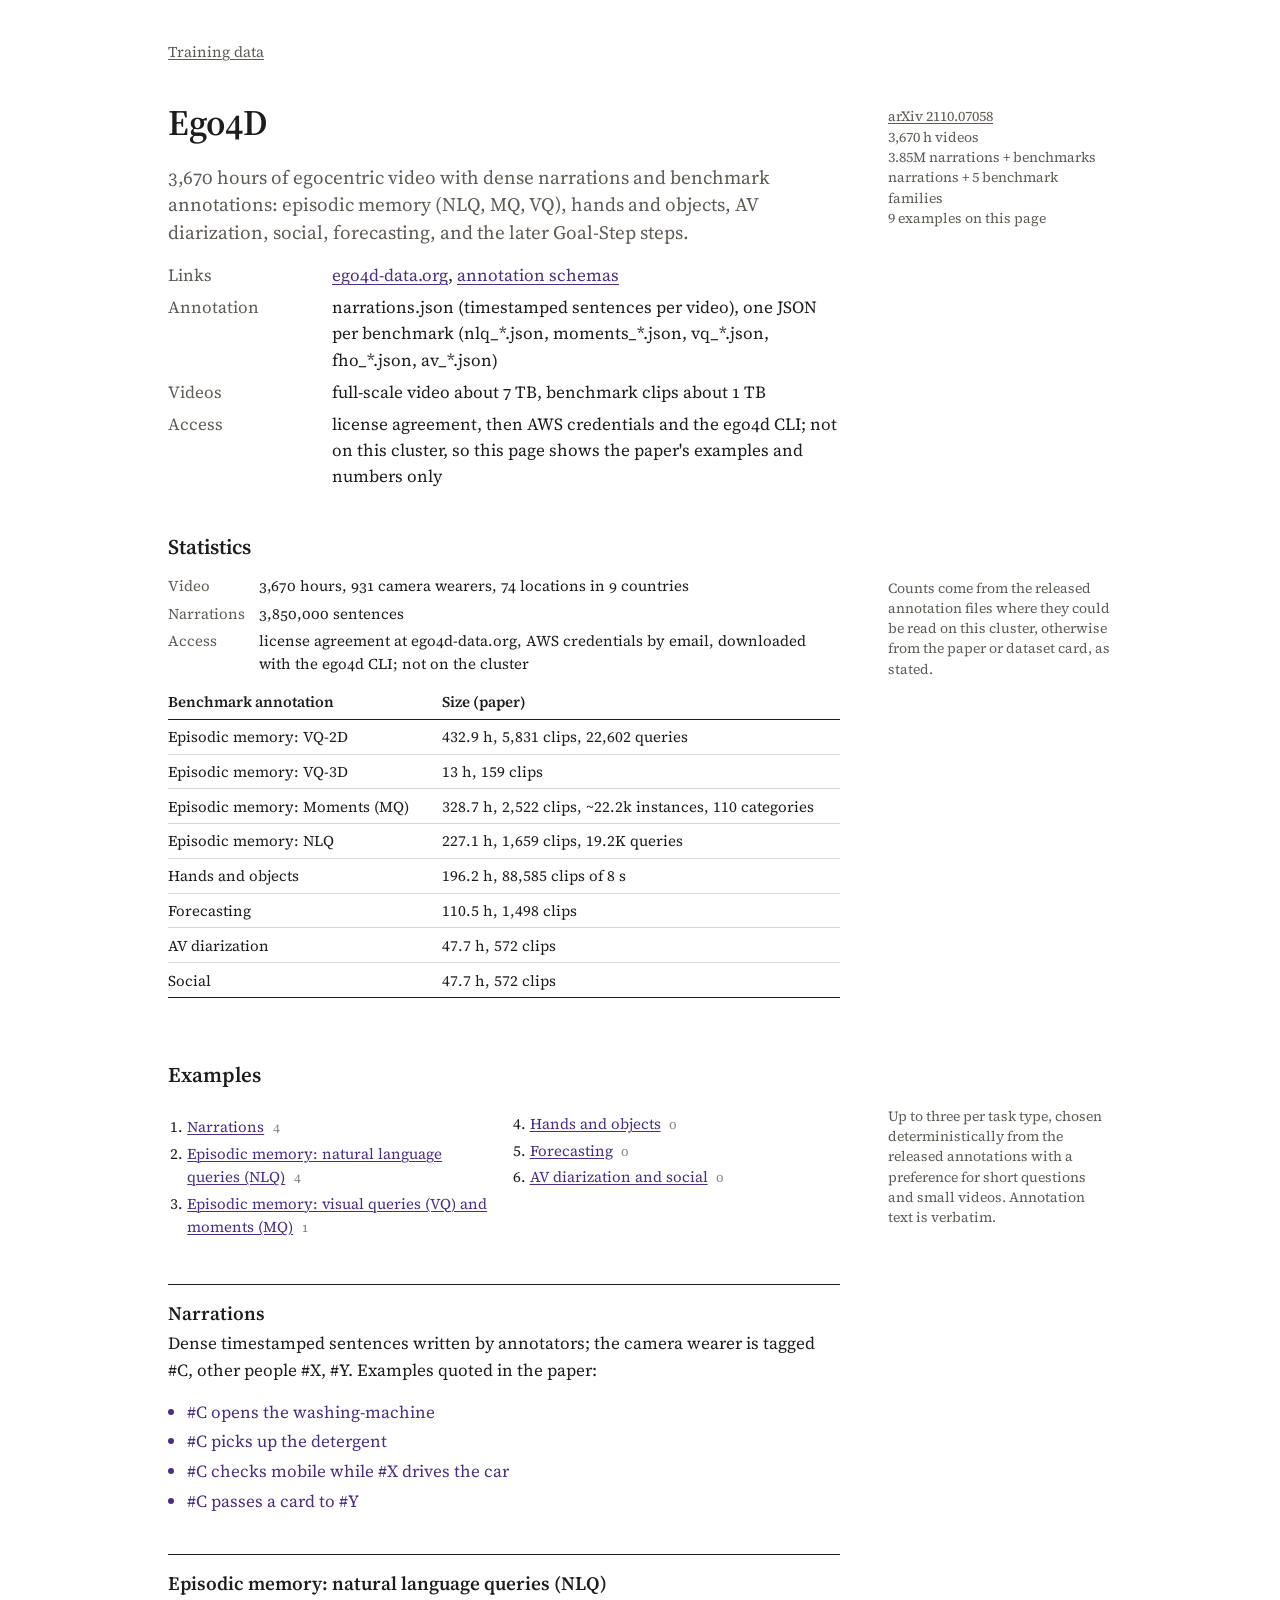
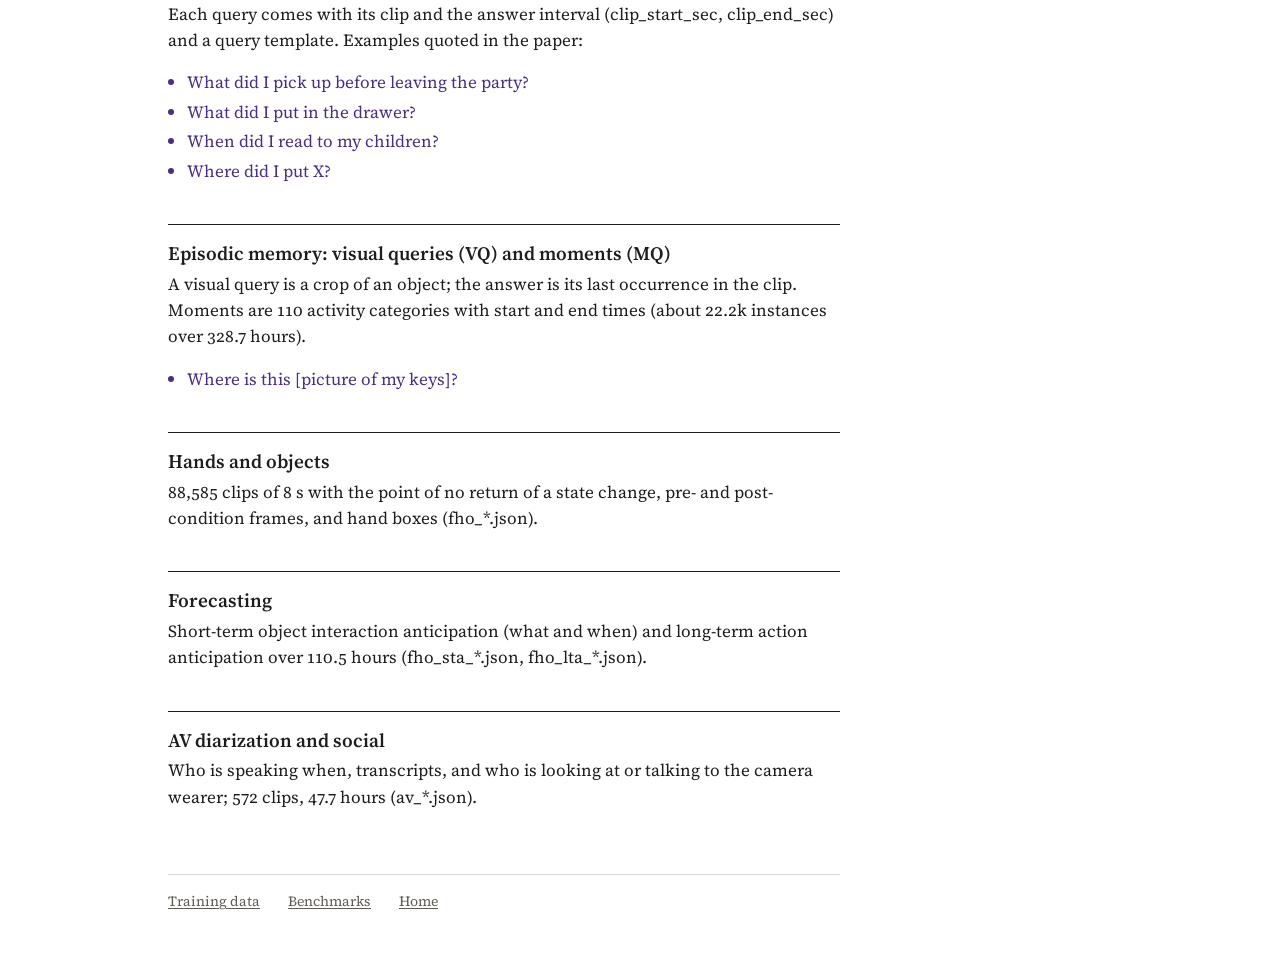
==== ego4d/index.html @ 8e3c483f "Training data: one page per dataset, three examples per annotation type Co-Authored-By: Claude Fable" ====
<!DOCTYPE html><html lang="en"><head><meta charset="UTF-8"><meta name="viewport" content="width=device-width, initial-scale=1"><title>Ego4D</title><link rel="preconnect" href="https://fonts.googleapis.com"><link rel="preconnect" href="https://fonts.gstatic.com" crossorigin><link href="https://fonts.googleapis.com/css2?family=Source+Serif+4:ital,opsz,wght@0,8..60,400..700;1,8..60,400..700&display=swap" rel="stylesheet"><link rel="stylesheet" href="../style.css"><link rel="stylesheet" href="../collection.css"></head><body><main class="page">
  <nav class="crumb"><a href="../">Training data</a></nav>
  <header class="exp-header">
    <aside class="note"><span><a href="https://arxiv.org/abs/2110.07058">arXiv 2110.07058</a></span><span>3,670 h videos</span><span>3.85M narrations + benchmarks</span><span>narrations + 5 benchmark families</span><span>9 examples on this page</span></aside>
    <h1>Ego4D</h1>
    <p class="lead">3,670 hours of egocentric video with dense narrations and benchmark annotations: episodic memory (NLQ, MQ, VQ), hands and objects, AV diarization, social, forecasting, and the later Goal-Step steps.</p>
  </header>
  <dl class="facts"><dt>Links</dt><dd><a href="https://ego4d-data.org/">ego4d-data.org</a>, <a href="https://ego4d-data.org/docs/data/annotations-schemas/">annotation schemas</a></dd><dt>Annotation</dt><dd>narrations.json (timestamped sentences per video), one JSON per benchmark (nlq_*.json, moments_*.json, vq_*.json, fho_*.json, av_*.json)</dd><dt>Videos</dt><dd>full-scale video about 7 TB, benchmark clips about 1 TB</dd><dt>Access</dt><dd>license agreement, then AWS credentials and the ego4d CLI; not on this cluster, so this page shows the paper&#x27;s examples and numbers only</dd></dl>
  <section class="exp-section"><h2 id="statistics">Statistics</h2>
    <aside class="note">Counts come from the released annotation files where they could be read on this cluster, otherwise from the paper or dataset card, as stated.</aside>
    <dl class="kv"><dt>Video</dt><dd>3,670 hours, 931 camera wearers, 74 locations in 9 countries</dd><dt>Narrations</dt><dd>3,850,000 sentences</dd><dt>Access</dt><dd>license agreement at ego4d-data.org, AWS credentials by email, downloaded with the ego4d CLI; not on the cluster</dd></dl><div class="table-wrap"><table class="results"><thead><tr><th>Benchmark annotation</th><th>Size (paper)</th></tr></thead><tbody><tr><td>Episodic memory: VQ-2D</td><td>432.9 h, 5,831 clips, 22,602 queries</td></tr><tr><td>Episodic memory: VQ-3D</td><td>13 h, 159 clips</td></tr><tr><td>Episodic memory: Moments (MQ)</td><td>328.7 h, 2,522 clips, ~22.2k instances, 110 categories</td></tr><tr><td>Episodic memory: NLQ</td><td>227.1 h, 1,659 clips, 19.2K queries</td></tr><tr><td>Hands and objects</td><td>196.2 h, 88,585 clips of 8 s</td></tr><tr><td>Forecasting</td><td>110.5 h, 1,498 clips</td></tr><tr><td>AV diarization</td><td>47.7 h, 572 clips</td></tr><tr><td>Social</td><td>47.7 h, 572 clips</td></tr></tbody></table></div></section>
  <section class="exp-section"><h2 id="examples">Examples</h2>
    <aside class="note">Up to three per task type, chosen deterministically from the released annotations with a preference for short questions and small videos. Annotation text is verbatim.</aside>
    <ol class="contents"><li><a href="#narrations">Narrations</a> <span class="n">4</span></li><li><a href="#episodic-memory-natural-language-queries-nlq">Episodic memory: natural language queries (NLQ)</a> <span class="n">4</span></li><li><a href="#episodic-memory-visual-queries-vq-and-moments-mq">Episodic memory: visual queries (VQ) and moments (MQ)</a> <span class="n">1</span></li><li><a href="#hands-and-objects">Hands and objects</a> <span class="n">0</span></li><li><a href="#forecasting">Forecasting</a> <span class="n">0</span></li><li><a href="#av-diarization-and-social">AV diarization and social</a> <span class="n">0</span></li></ol></section>
  <section class="exp-section group"><h3 id="narrations">Narrations</h3><p>Dense timestamped sentences written by annotators; the camera wearer is tagged #C, other people #X, #Y. Examples quoted in the paper:</p><ul class="quotes"><li>#C opens the washing-machine</li><li>#C picks up the detergent</li><li>#C checks mobile while #X drives the car</li><li>#C passes a card to #Y</li></ul></section><section class="exp-section group"><h3 id="episodic-memory-natural-language-queries-nlq">Episodic memory: natural language queries (NLQ)</h3><p>Each query comes with its clip and the answer interval (clip_start_sec, clip_end_sec) and a query template. Examples quoted in the paper:</p><ul class="quotes"><li>What did I pick up before leaving the party?</li><li>What did I put in the drawer?</li><li>When did I read to my children?</li><li>Where did I put X?</li></ul></section><section class="exp-section group"><h3 id="episodic-memory-visual-queries-vq-and-moments-mq">Episodic memory: visual queries (VQ) and moments (MQ)</h3><p>A visual query is a crop of an object; the answer is its last occurrence in the clip. Moments are 110 activity categories with start and end times (about 22.2k instances over 328.7 hours).</p><ul class="quotes"><li>Where is this [picture of my keys]?</li></ul></section><section class="exp-section group"><h3 id="hands-and-objects">Hands and objects</h3><p>88,585 clips of 8 s with the point of no return of a state change, pre- and post-condition frames, and hand boxes (fho_*.json).</p></section><section class="exp-section group"><h3 id="forecasting">Forecasting</h3><p>Short-term object interaction anticipation (what and when) and long-term action anticipation over 110.5 hours (fho_sta_*.json, fho_lta_*.json).</p></section><section class="exp-section group"><h3 id="av-diarization-and-social">AV diarization and social</h3><p>Who is speaking when, transcripts, and who is looking at or talking to the camera wearer; 572 clips, 47.7 hours (av_*.json).</p></section>
<footer class="page-footer"><a href=".././">Training data</a><a href="https://jxb1st.github.io/benchmark-collection/">Benchmarks</a><a href="https://jxb1st.github.io/">Home</a></footer></main></body></html>
---- style.css ----
/* Interactive Model Experiments: shared stylesheet for the panel index and every experiment page.
   The experiment template carries an identical copy; check_page.py enforces that.
   Design notes live in the publish-panel skill (design.md). One serif family, white paper,
   one accent, and a right-hand margin column for dates, status and qualifications. */

:root {
  --paper: #ffffff;
  --ink: #1f1d1b;
  --ink-2: #5f5b55;
  --ink-3: #8b867e;
  --rule: #dad7d0;
  --field: #f3f2ee;
  --accent: #4b2e83;
  --accent-soft: #ece7f4;
  --fail: #9a3b2e;

  --serif: "Source Serif 4", Georgia, "Times New Roman", serif;
  --mono: ui-monospace, "SF Mono", Menlo, Consolas, "Liberation Mono", monospace;

  --measure: 42rem;   /* main column: about 66 characters at 17 px */
  --margin: 14rem;    /* margin column for notes */
  --gap: 3rem;
}

/* ---------- page ---------- */

html { background: var(--paper); -webkit-text-size-adjust: 100%; }

body {
  margin: 0;
  background: var(--paper);
  color: var(--ink);
  font-family: var(--serif);
  font-size: 1.0625rem;
  line-height: 1.55;
  font-variant-numeric: oldstyle-nums proportional-nums;
  font-optical-sizing: auto;
}

.page {
  box-sizing: content-box;
  max-width: var(--measure);
  margin: 0 auto;
  padding: 2.5rem 1rem 4rem;
}

/* Wide screens: reserve the margin column on the right. */
@media (min-width: 62rem) {
  .page { padding-right: calc(1rem + var(--margin) + var(--gap)); }
}

::selection { background: var(--accent-soft); }

:focus-visible { outline: 2px solid var(--accent); outline-offset: 2px; }

a {
  color: var(--accent);
  text-decoration: underline;
  text-decoration-thickness: 1px;
  text-underline-offset: 0.15em;
}

p { margin: 0 0 1rem; }
ul, ol { margin: 0 0 1rem; padding-left: 1.4rem; }
li { margin: 0.2rem 0; }
strong { font-weight: 600; }
hr { border: 0; border-top: 1px solid var(--rule); margin: 2.5rem 0; }

/* ---------- header ---------- */

.crumb { font-size: 0.9375rem; margin: 0 0 2.5rem; }
.crumb a { color: var(--ink-2); }
.crumb a:hover { color: var(--accent); }

h1 {
  font-size: 2.25rem;
  line-height: 1.12;
  font-weight: 600;
  letter-spacing: -0.01em;
  margin: 0 0 1.25rem;
  text-wrap: balance;
}

/* The finding: the one paragraph a reader must not miss. Identical to the manifest summary. */
.exp-summary {
  font-size: 1.5rem;
  line-height: 1.38;
  color: var(--accent);
  margin: 0 0 2.5rem;
  text-wrap: pretty;
}

/* Plain lead paragraph for the index (not a finding). */
.lead { font-size: 1.1875rem; line-height: 1.45; color: var(--ink-2); margin: 0 0 1rem; }

/* ---------- margin notes ---------- */

/* A note qualifies the element it follows in the source: a denominator, "metric adapted",
   the date and status of the experiment. On wide screens it floats into the margin column. */
.note {
  font-size: 0.875rem;
  line-height: 1.45;
  color: var(--ink-2);
  font-variant-numeric: tabular-nums;
}
.note p { margin: 0 0 0.4rem; }
.note > span, .note > time { display: block; }

@media (min-width: 62rem) {
  .note {
    float: right;
    clear: right;
    width: var(--margin);
    margin: 0.2rem calc(-1 * (var(--margin) + var(--gap))) 1rem 0;
  }
}
@media (max-width: 61.99rem) {
  .note {
    margin: 0.5rem 0 1.25rem;
    padding-left: 0.75rem;
    border-left: 2px solid var(--rule);
  }
  /* Phones: title first, then the status block, then the finding. */
  .exp-header { display: flex; flex-direction: column; }
  .exp-header h1 { order: 0; margin-bottom: 0.9rem; }
  .exp-header .note { order: 1; margin: 0 0 1.25rem; }
  .exp-header .exp-summary { order: 2; }
}

/* ---------- status ---------- */

.status { white-space: nowrap; }
.status::before {
  content: "";
  display: inline-block;
  width: 0.6em;
  height: 0.6em;
  border-radius: 50%;
  border: 1.5px solid var(--accent);
  background: var(--accent);
  margin-right: 0.45em;
  vertical-align: 0.02em;
}
.status.in-progress::before { background: linear-gradient(90deg, var(--accent) 50%, transparent 50%); }
.status.planned::before { background: transparent; border-color: var(--ink-3); }
.status.failed { color: var(--fail); }
.status.failed::before {
  content: "\00d7";
  width: auto;
  height: auto;
  border: 0;
  background: none;
  border-radius: 0;
  font-weight: 600;
  line-height: 1;
}

/* ---------- sections ---------- */

.exp-section { margin: 0 0 1rem; }
.exp-section::after { content: ""; display: block; clear: both; }

h2 {
  font-size: 1.3125rem;
  line-height: 1.25;
  font-weight: 600;
  margin: 2.75rem 0 0.9rem;
  clear: both;
}
h3 {
  font-size: 1.0625rem;
  line-height: 1.35;
  font-weight: 600;
  margin: 1.75rem 0 0.5rem;
}

/* Elements that may use the margin column too (figures, wide tables). */
@media (min-width: 62rem) {
  .wide { width: calc(100% + var(--margin) + var(--gap)); clear: both; }
}

/* ---------- facts (setup) ---------- */

dl.facts {
  display: grid;
  grid-template-columns: 9rem minmax(0, 1fr);
  column-gap: 1.25rem;
  row-gap: 0.35rem;
  margin: 0 0 1.25rem;
}
dl.facts dt { color: var(--ink-2); }
dl.facts dd { margin: 0; }
@media (max-width: 40rem) {
  dl.facts { grid-template-columns: 1fr; row-gap: 0; }
  dl.facts dt { margin-top: 0.5rem; font-size: 0.9375rem; }
}

/* ---------- prompts and code ---------- */

pre, code, kbd, samp { font-family: var(--mono); }

pre {
  margin: 0;
  font-size: 0.8125rem;
  line-height: 1.5;
  white-space: pre-wrap;
  overflow-wrap: anywhere;
  font-variant-numeric: normal;
}

code { font-size: 0.875em; background: var(--field); padding: 0.05em 0.3em; border-radius: 2px; }
pre code { background: none; padding: 0; font-size: inherit; }

.prompt, pre.code {
  background: var(--field);
  border-radius: 3px;
  padding: 0.7rem 0.95rem;
  margin: 0 0 0.75rem;
}
pre.code { padding: 0.8rem 0.95rem; margin-bottom: 1.25rem; }

.prompt > summary, .prompt-head {
  font-size: 0.9375rem;
  font-weight: 600;
  cursor: pointer;
  list-style: none;
}
.prompt > summary::-webkit-details-marker { display: none; }
.prompt > summary::before { content: "\25B8"; display: inline-block; width: 1em; color: var(--ink-3); }
.prompt[open] > summary::before { content: "\25BE"; }
.prompt-head { cursor: default; margin-bottom: 0.5rem; }
.prompt-note { font-weight: 400; color: var(--ink-2); }
.prompt > summary + pre, .prompt > summary + .prompt-body { margin-top: 0.6rem; }
.prompt.response { background: var(--accent-soft); }

details.expand { margin: 0 0 1rem; }
details.expand > summary { cursor: pointer; font-weight: 600; font-size: 0.9375rem; }
details.expand > .expand-body { margin-top: 0.5rem; }

/* ---------- tables ---------- */

.table-wrap { overflow-x: auto; margin: 0 0 1.25rem; }

table.results {
  width: 100%;
  border-collapse: collapse;
  font-size: 0.9375rem;
  line-height: 1.4;
  font-variant-numeric: lining-nums tabular-nums;
}
table.results caption {
  text-align: left;
  font-weight: 600;
  padding: 0 0 0.5rem;
}
table.results th, table.results td {
  padding: 0.4rem 0.9rem 0.4rem 0;
  text-align: left;
  vertical-align: top;
}
table.results th:last-child, table.results td:last-child { padding-right: 0; }
table.results thead th { font-weight: 600; border-bottom: 1px solid var(--ink); }
table.results tbody td { border-bottom: 1px solid var(--rule); }
table.results tbody tr:last-child td { border-bottom: 1px solid var(--ink); }
table.results .num { text-align: right; }
table.results .best { font-weight: 600; }
table.results .sub td { color: var(--ink-2); }

/* ---------- figures and media ---------- */

figure.fig { margin: 0.5rem 0 1.75rem; }
figure.fig img, figure.fig video {
  display: block;
  width: 100%;
  height: auto;
  background: var(--field);
}
figure.fig figcaption {
  font-size: 0.875rem;
  line-height: 1.45;
  color: var(--ink-2);
  margin-top: 0.55rem;
}
figure.fig figcaption strong { color: var(--ink); }
figure.wide figcaption { max-width: var(--measure); }

.media-grid {
  display: grid;
  grid-template-columns: repeat(auto-fit, minmax(15rem, 1fr));
  gap: 1.25rem;
  margin: 0.5rem 0 1.75rem;
}
.media-grid figure.fig { margin: 0; }

/* ---------- side-by-side comparison ---------- */

.compare { margin: 0.5rem 0 2rem; border-top: 1px solid var(--ink); padding-top: 0.75rem; }
.compare-head { font-weight: 600; margin-bottom: 0.75rem; }
.compare-input { margin-bottom: 1rem; }
.compare-input video, .compare-input img { display: block; width: 100%; height: auto; background: var(--field); }
.compare-grid {
  display: grid;
  grid-template-columns: repeat(auto-fit, minmax(13rem, 1fr));
  gap: 1rem 1.5rem;
}
.compare .label {
  display: block;
  font-size: 0.875rem;
  color: var(--ink-2);
  margin-bottom: 0.3rem;
}
.compare-cell.reference { border-left: 2px solid var(--rule); padding-left: 0.75rem; }
.compare-obs { margin-top: 1rem; font-size: 0.9375rem; }
.verdict.ok { color: var(--accent); }
.verdict.bad { color: var(--fail); }

/* ---------- cases ---------- */

ul.cases { list-style: none; padding: 0; margin: 0.5rem 0 1.5rem; }
.case { padding-left: 0.9rem; border-left: 2px solid var(--accent); margin: 0 0 1.25rem; }
.case.failure { border-left-color: var(--fail); }
.case-title { font-weight: 600; margin-bottom: 0.25rem; }
.case p { margin-bottom: 0.5rem; }
.case .output {
  font-family: var(--mono);
  font-size: 0.8125rem;
  line-height: 1.5;
  white-space: pre-wrap;
  overflow-wrap: anywhere;
  background: var(--field);
  border-radius: 3px;
  padding: 0.6rem 0.8rem;
}

/* ---------- index entries (panel) ---------- */

ol.entries { list-style: none; padding: 0; margin: 2rem 0 0; }
.entry { padding: 1.6rem 0 1.9rem; border-top: 1px solid var(--rule); }
.entry::after { content: ""; display: block; clear: both; }
.entry h2 { font-size: 1.5rem; margin: 0 0 0.55rem; text-wrap: balance; clear: none; }
.entry h2 a { color: var(--ink); text-decoration: none; }
.entry h2 a:hover { color: var(--accent); text-decoration: underline; }
.entry p { margin: 0 0 0.5rem; }
.entry-stats { font-size: 0.9375rem; color: var(--ink-2); }
.entry .note .tags { color: var(--ink-3); margin-top: 0.35rem; }

.empty-state, .error-state {
  margin: 2rem 0;
  padding-top: 1rem;
  border-top: 1px solid var(--rule);
  color: var(--ink-2);
}
.error-state strong, .empty-state strong { display: block; color: var(--ink); margin-bottom: 0.25rem; }

/* ---------- footer ---------- */

.page-footer {
  clear: both;
  margin-top: 4rem;
  padding-top: 1rem;
  border-top: 1px solid var(--rule);
  font-size: 0.875rem;
  color: var(--ink-2);
  display: flex;
  flex-wrap: wrap;
  gap: 0.5rem 1.75rem;
}
.page-footer a { color: var(--ink-2); }
.page-footer a:hover { color: var(--accent); }

/* ---------- small screens ---------- */

@media (max-width: 40rem) {
  body { font-size: 1rem; }
  .page { padding: 1.5rem 1rem 3rem; }
  h1 { font-size: 1.75rem; }
  .exp-summary { font-size: 1.25rem; margin-bottom: 1.75rem; }
  .lead { font-size: 1.0625rem; }
  h2 { font-size: 1.1875rem; margin-top: 2.25rem; }
  .entry h2 { font-size: 1.25rem; }
}

@media print {
  .crumb, .page-footer { display: none; }
  .page { padding: 0; max-width: none; }
  a { color: inherit; text-decoration: none; }
}
---- collection.css ----
/* Components of the collection page, on top of the shared style.css. */

.contents { columns: 2; column-gap: 2rem; padding-left: 1.2rem; margin: 1.5rem 0 0; font-size: 0.9375rem; }
.contents li { break-inside: avoid; }
@media (max-width: 40rem) { .contents { columns: 1; } }

.exp-section > h3 { margin-top: 2rem; }

/* key: value lists inside a sample */
dl.kv { display: grid; grid-template-columns: max-content minmax(0, 1fr); column-gap: 0.9rem; row-gap: 0.25rem; margin: 0 0 0.6rem; font-size: 0.9375rem; }
dl.kv dt { color: var(--ink-2); }
dl.kv dd { margin: 0; overflow-wrap: anywhere; }
dl.kv ul { margin: 0; padding-left: 1.1rem; }

/* answer options; the correct one is marked */
ol.opts { list-style: none; padding: 0; margin: 0.2rem 0 0.6rem; font-size: 0.9375rem; }
ol.opts li { padding: 0.1rem 0 0.1rem 0.6rem; border-left: 2px solid transparent; }
ol.opts li.ans { border-left-color: var(--accent); font-weight: 600; }
ol.opts li.ans::after { content: " correct"; font-weight: 400; color: var(--accent); font-size: 0.875rem; }

/* timed sequences (sequential QA, proactive counts, chapters) */
ol.seq { list-style: none; padding: 0; margin: 0.2rem 0 0.6rem; font-size: 0.9375rem; }
ol.seq li { display: grid; grid-template-columns: 4.2rem minmax(0, 1fr); column-gap: 0.6rem; padding: 0.12rem 0; border-top: 1px solid var(--rule); }
ol.seq li:first-child { border-top: 0; }
ol.seq .t { color: var(--ink-2); font-variant-numeric: tabular-nums; }
ol.seq .a { color: var(--accent); }
dl.kv ol.seq { margin: 0; }

/* conversation turns (LLaVA-Video) */
.conv { font-size: 0.9375rem; }
.turn { margin: 0 0 0.5rem; padding-left: 0.75rem; border-left: 2px solid var(--rule); }
.turn.gpt { border-left-color: var(--accent); }
.turn > span { display: block; font-size: 0.8125rem; color: var(--ink-2); }

/* one example */
.samples { display: grid; gap: 1.5rem; margin: 0.5rem 0 1rem; }
.sample { display: grid; grid-template-columns: 18rem minmax(0, 1fr); gap: 1rem 1.5rem; padding-top: 1rem; border-top: 1px solid var(--rule); }
.sample h4 { font-size: 1.0625rem; font-weight: 600; margin: 0 0 0.15rem; }
.s-meta { font-size: 0.875rem; color: var(--ink-2); margin: 0 0 0.6rem; }
.s-media video, .s-media img { display: block; width: 100%; height: auto; background: var(--field); }
.s-media img.strip { margin-bottom: 0.5rem; }
.mediacap { font-size: 0.8125rem; color: var(--ink-2); margin: 0.4rem 0 0; }
.nomedia { aspect-ratio: 16 / 9; display: flex; align-items: center; justify-content: center; padding: 1rem; text-align: center; background: var(--field); color: var(--ink-2); font-size: 0.875rem; }
@media (max-width: 48rem) { .sample { grid-template-columns: 1fr; } }

@media (min-width: 62rem) { .samples { width: calc(100% + var(--margin) + var(--gap)); } }

/* per-dataset pages: task contents with counts, grouped example sections, quoted examples */
.contents .n { color: var(--ink-3); font-size: 0.8125rem; margin-left: 0.3rem; }
.group h3 { font-size: 1.1875rem; margin: 2.5rem 0 0.25rem; padding-top: 1rem; border-top: 1px solid var(--ink); }
.group .samples { margin-top: 0; }
.group .sample:first-child { border-top: 0; }
ul.quotes { margin: 0 0 1.25rem; padding-left: 1.2rem; }
ul.quotes li { margin: 0.2rem 0; color: var(--accent); }
.exp-header .note a { color: var(--ink-2); }
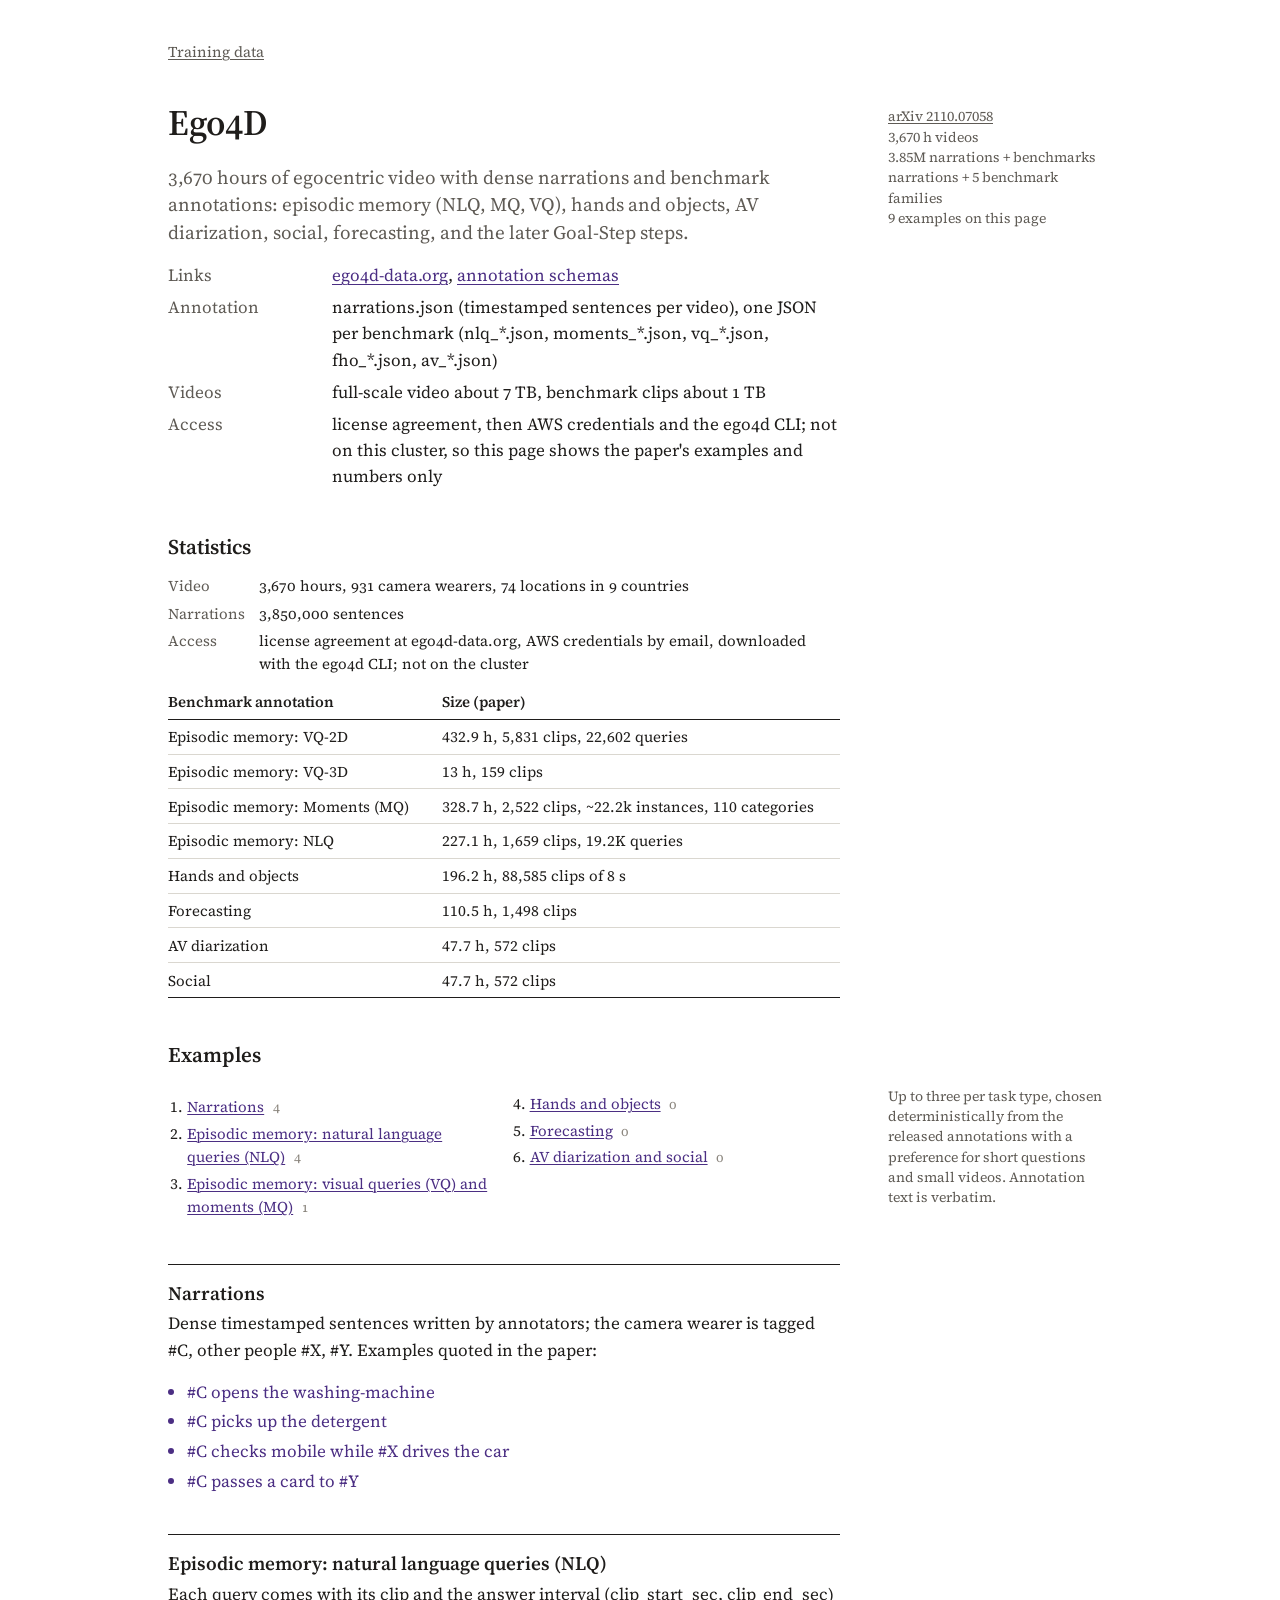
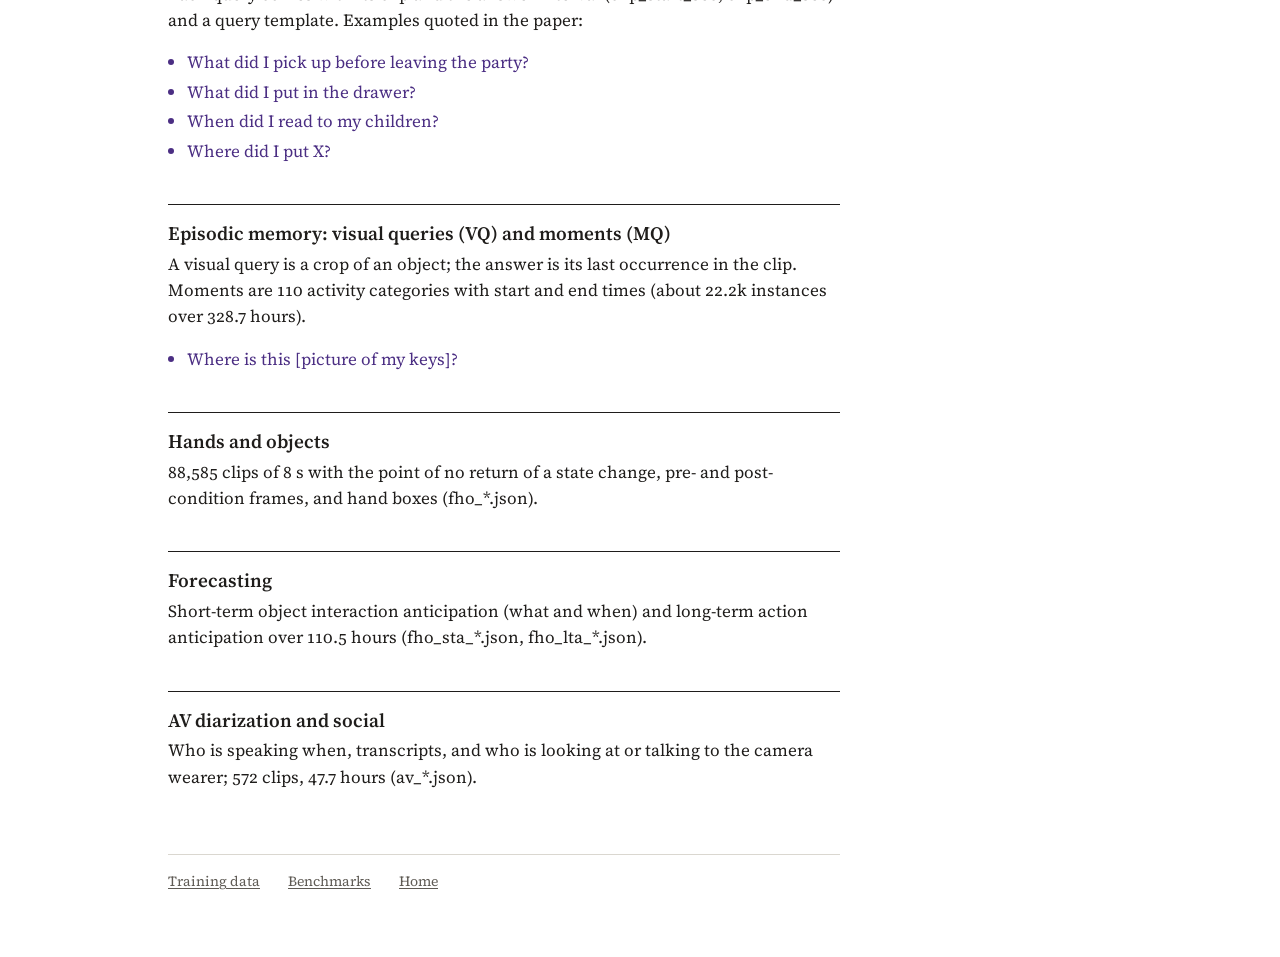
==== commit f14284f1: "Remove the counts note and the companion-site note Co-Authored-By: Claude Fable 5.1 <noreply@anthrop" ====
--- a/ego4d/index.html
+++ b/ego4d/index.html
@@ -7,7 +7,6 @@
   </header>
   <dl class="facts"><dt>Links</dt><dd><a href="https://ego4d-data.org/">ego4d-data.org</a>, <a href="https://ego4d-data.org/docs/data/annotations-schemas/">annotation schemas</a></dd><dt>Annotation</dt><dd>narrations.json (timestamped sentences per video), one JSON per benchmark (nlq_*.json, moments_*.json, vq_*.json, fho_*.json, av_*.json)</dd><dt>Videos</dt><dd>full-scale video about 7 TB, benchmark clips about 1 TB</dd><dt>Access</dt><dd>license agreement, then AWS credentials and the ego4d CLI; not on this cluster, so this page shows the paper&#x27;s examples and numbers only</dd></dl>
   <section class="exp-section"><h2 id="statistics">Statistics</h2>
-    <aside class="note">Counts come from the released annotation files where they could be read on this cluster, otherwise from the paper or dataset card, as stated.</aside>
     <dl class="kv"><dt>Video</dt><dd>3,670 hours, 931 camera wearers, 74 locations in 9 countries</dd><dt>Narrations</dt><dd>3,850,000 sentences</dd><dt>Access</dt><dd>license agreement at ego4d-data.org, AWS credentials by email, downloaded with the ego4d CLI; not on the cluster</dd></dl><div class="table-wrap"><table class="results"><thead><tr><th>Benchmark annotation</th><th>Size (paper)</th></tr></thead><tbody><tr><td>Episodic memory: VQ-2D</td><td>432.9 h, 5,831 clips, 22,602 queries</td></tr><tr><td>Episodic memory: VQ-3D</td><td>13 h, 159 clips</td></tr><tr><td>Episodic memory: Moments (MQ)</td><td>328.7 h, 2,522 clips, ~22.2k instances, 110 categories</td></tr><tr><td>Episodic memory: NLQ</td><td>227.1 h, 1,659 clips, 19.2K queries</td></tr><tr><td>Hands and objects</td><td>196.2 h, 88,585 clips of 8 s</td></tr><tr><td>Forecasting</td><td>110.5 h, 1,498 clips</td></tr><tr><td>AV diarization</td><td>47.7 h, 572 clips</td></tr><tr><td>Social</td><td>47.7 h, 572 clips</td></tr></tbody></table></div></section>
   <section class="exp-section"><h2 id="examples">Examples</h2>
     <aside class="note">Up to three per task type, chosen deterministically from the released annotations with a preference for short questions and small videos. Annotation text is verbatim.</aside>
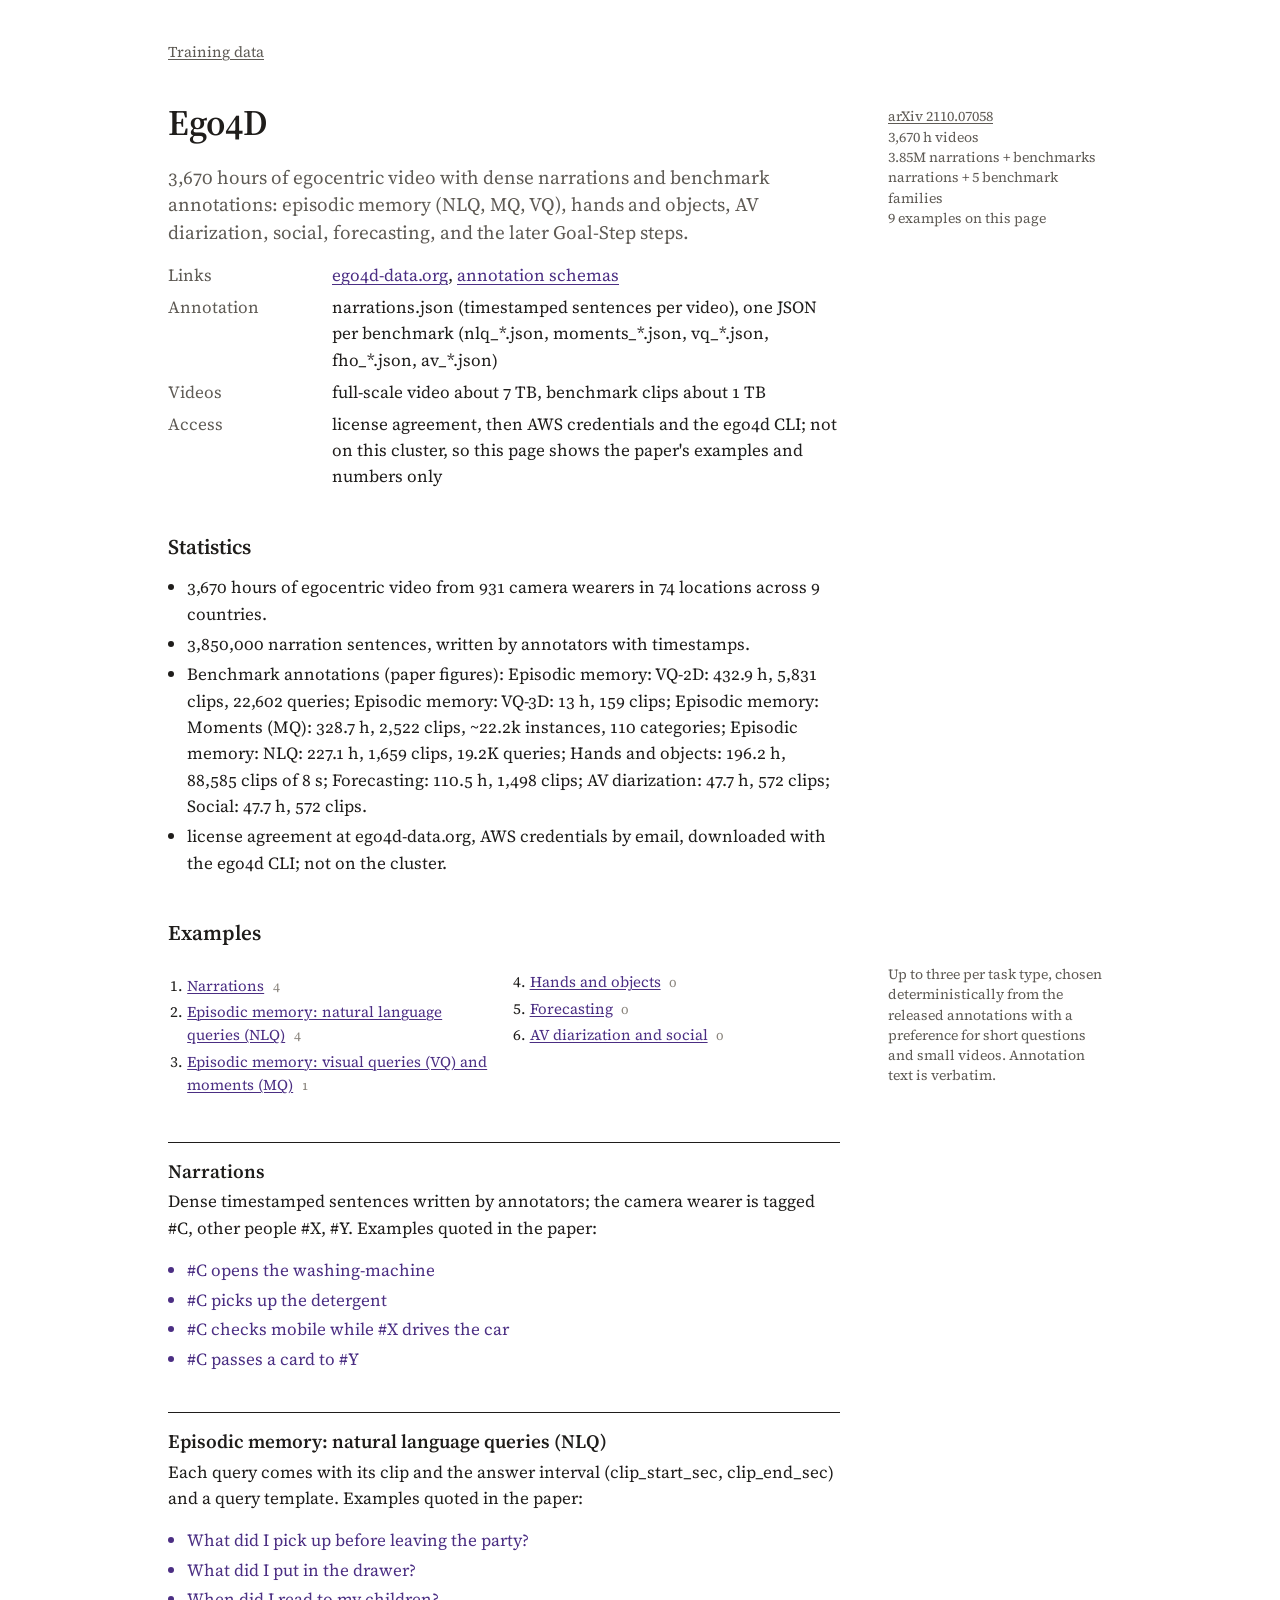
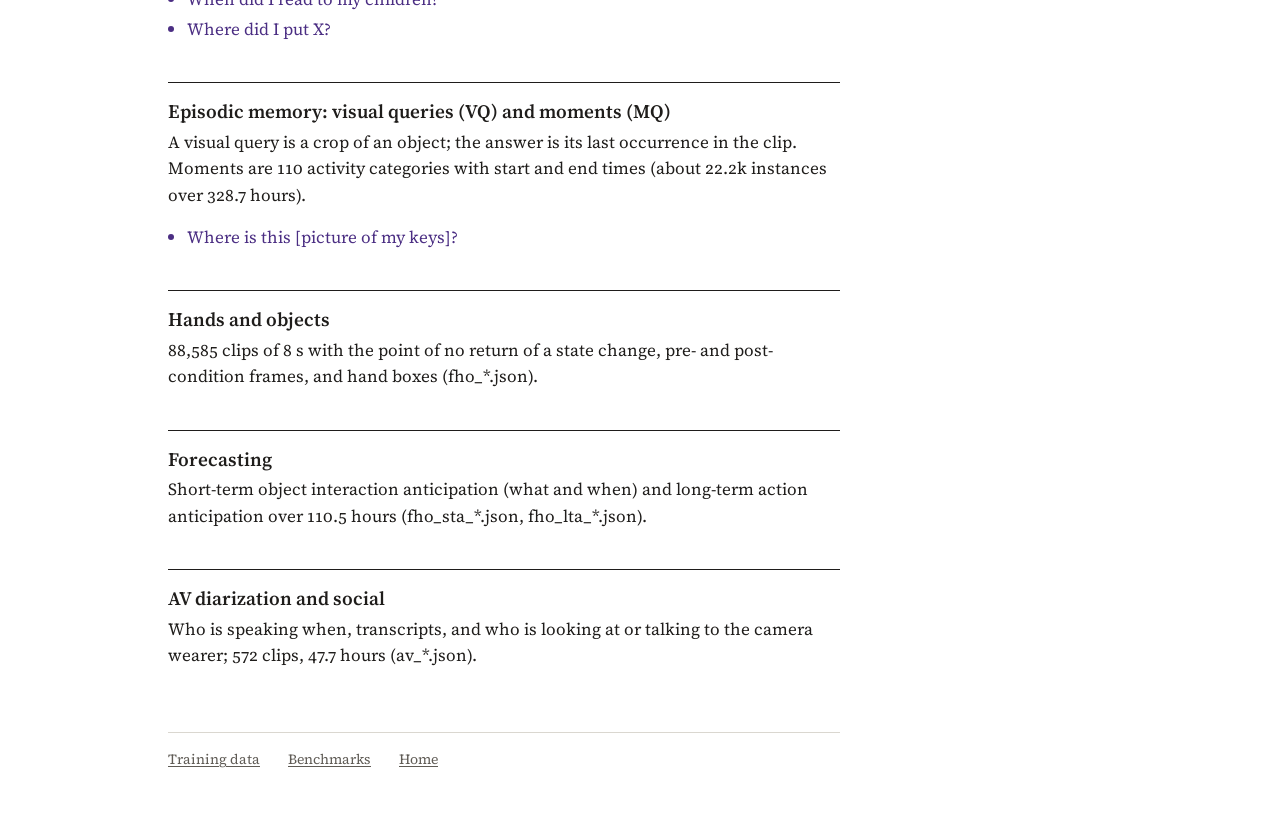
==== commit 6e43b6b7: "Statistics as explanatory sentences Co-Authored-By: Claude Fable 5.1 <noreply@anthropic.com>" ====
--- a/ego4d/index.html
+++ b/ego4d/index.html
@@ -7,7 +7,7 @@
   </header>
   <dl class="facts"><dt>Links</dt><dd><a href="https://ego4d-data.org/">ego4d-data.org</a>, <a href="https://ego4d-data.org/docs/data/annotations-schemas/">annotation schemas</a></dd><dt>Annotation</dt><dd>narrations.json (timestamped sentences per video), one JSON per benchmark (nlq_*.json, moments_*.json, vq_*.json, fho_*.json, av_*.json)</dd><dt>Videos</dt><dd>full-scale video about 7 TB, benchmark clips about 1 TB</dd><dt>Access</dt><dd>license agreement, then AWS credentials and the ego4d CLI; not on this cluster, so this page shows the paper&#x27;s examples and numbers only</dd></dl>
   <section class="exp-section"><h2 id="statistics">Statistics</h2>
-    <dl class="kv"><dt>Video</dt><dd>3,670 hours, 931 camera wearers, 74 locations in 9 countries</dd><dt>Narrations</dt><dd>3,850,000 sentences</dd><dt>Access</dt><dd>license agreement at ego4d-data.org, AWS credentials by email, downloaded with the ego4d CLI; not on the cluster</dd></dl><div class="table-wrap"><table class="results"><thead><tr><th>Benchmark annotation</th><th>Size (paper)</th></tr></thead><tbody><tr><td>Episodic memory: VQ-2D</td><td>432.9 h, 5,831 clips, 22,602 queries</td></tr><tr><td>Episodic memory: VQ-3D</td><td>13 h, 159 clips</td></tr><tr><td>Episodic memory: Moments (MQ)</td><td>328.7 h, 2,522 clips, ~22.2k instances, 110 categories</td></tr><tr><td>Episodic memory: NLQ</td><td>227.1 h, 1,659 clips, 19.2K queries</td></tr><tr><td>Hands and objects</td><td>196.2 h, 88,585 clips of 8 s</td></tr><tr><td>Forecasting</td><td>110.5 h, 1,498 clips</td></tr><tr><td>AV diarization</td><td>47.7 h, 572 clips</td></tr><tr><td>Social</td><td>47.7 h, 572 clips</td></tr></tbody></table></div></section>
+    <ul class="statlines"><li>3,670 hours of egocentric video from 931 camera wearers in 74 locations across 9 countries.</li><li>3,850,000 narration sentences, written by annotators with timestamps.</li><li>Benchmark annotations (paper figures): Episodic memory: VQ-2D: 432.9 h, 5,831 clips, 22,602 queries; Episodic memory: VQ-3D: 13 h, 159 clips; Episodic memory: Moments (MQ): 328.7 h, 2,522 clips, ~22.2k instances, 110 categories; Episodic memory: NLQ: 227.1 h, 1,659 clips, 19.2K queries; Hands and objects: 196.2 h, 88,585 clips of 8 s; Forecasting: 110.5 h, 1,498 clips; AV diarization: 47.7 h, 572 clips; Social: 47.7 h, 572 clips.</li><li>license agreement at ego4d-data.org, AWS credentials by email, downloaded with the ego4d CLI; not on the cluster.</li></ul></section>
   <section class="exp-section"><h2 id="examples">Examples</h2>
     <aside class="note">Up to three per task type, chosen deterministically from the released annotations with a preference for short questions and small videos. Annotation text is verbatim.</aside>
     <ol class="contents"><li><a href="#narrations">Narrations</a> <span class="n">4</span></li><li><a href="#episodic-memory-natural-language-queries-nlq">Episodic memory: natural language queries (NLQ)</a> <span class="n">4</span></li><li><a href="#episodic-memory-visual-queries-vq-and-moments-mq">Episodic memory: visual queries (VQ) and moments (MQ)</a> <span class="n">1</span></li><li><a href="#hands-and-objects">Hands and objects</a> <span class="n">0</span></li><li><a href="#forecasting">Forecasting</a> <span class="n">0</span></li><li><a href="#av-diarization-and-social">AV diarization and social</a> <span class="n">0</span></li></ol></section>
--- a/collection.css
+++ b/collection.css
@@ -53,3 +53,19 @@
 ul.quotes { margin: 0 0 1.25rem; padding-left: 1.2rem; }
 ul.quotes li { margin: 0.2rem 0; color: var(--accent); }
 .exp-header .note a { color: var(--ink-2); }
+
+/* compact task statistics: several per row instead of a table row each */
+ul.taskgrid { list-style: none; padding: 0; margin: 0.5rem 0 1.25rem; display: grid; grid-template-columns: repeat(3, minmax(0, 1fr)); gap: 0.5rem 1.25rem; font-size: 0.9375rem; }
+ul.taskgrid li { border-top: 1px solid var(--rule); padding-top: 0.3rem; display: flex; flex-wrap: wrap; column-gap: 0.5rem; align-items: baseline; }
+ul.taskgrid .tg-name { flex: 1 1 auto; }
+ul.taskgrid .tg-n { color: var(--ink-2); font-variant-numeric: tabular-nums; white-space: nowrap; }
+ul.taskgrid .tg-sub { flex-basis: 100%; font-size: 0.8125rem; color: var(--ink-3); }
+@media (max-width: 48rem) { ul.taskgrid { grid-template-columns: repeat(2, minmax(0, 1fr)); } }
+@media (max-width: 30rem) { ul.taskgrid { grid-template-columns: 1fr; } }
+@media (min-width: 62rem) { ul.taskgrid { width: calc(100% + var(--margin) + var(--gap)); } }
+
+/* what a task group asks and tests, under its heading */
+.group-desc { max-width: var(--measure); margin: 0.4rem 0 1rem; font-size: 1rem; color: var(--ink-2); }
+.group-note { max-width: var(--measure); font-size: 0.9375rem; color: var(--ink-2); margin: 1rem 0 0; }
+ul.statlines { margin: 0 0 0.75rem; padding-left: 1.2rem; max-width: var(--measure); }
+ul.statlines li { margin: 0.25rem 0; }
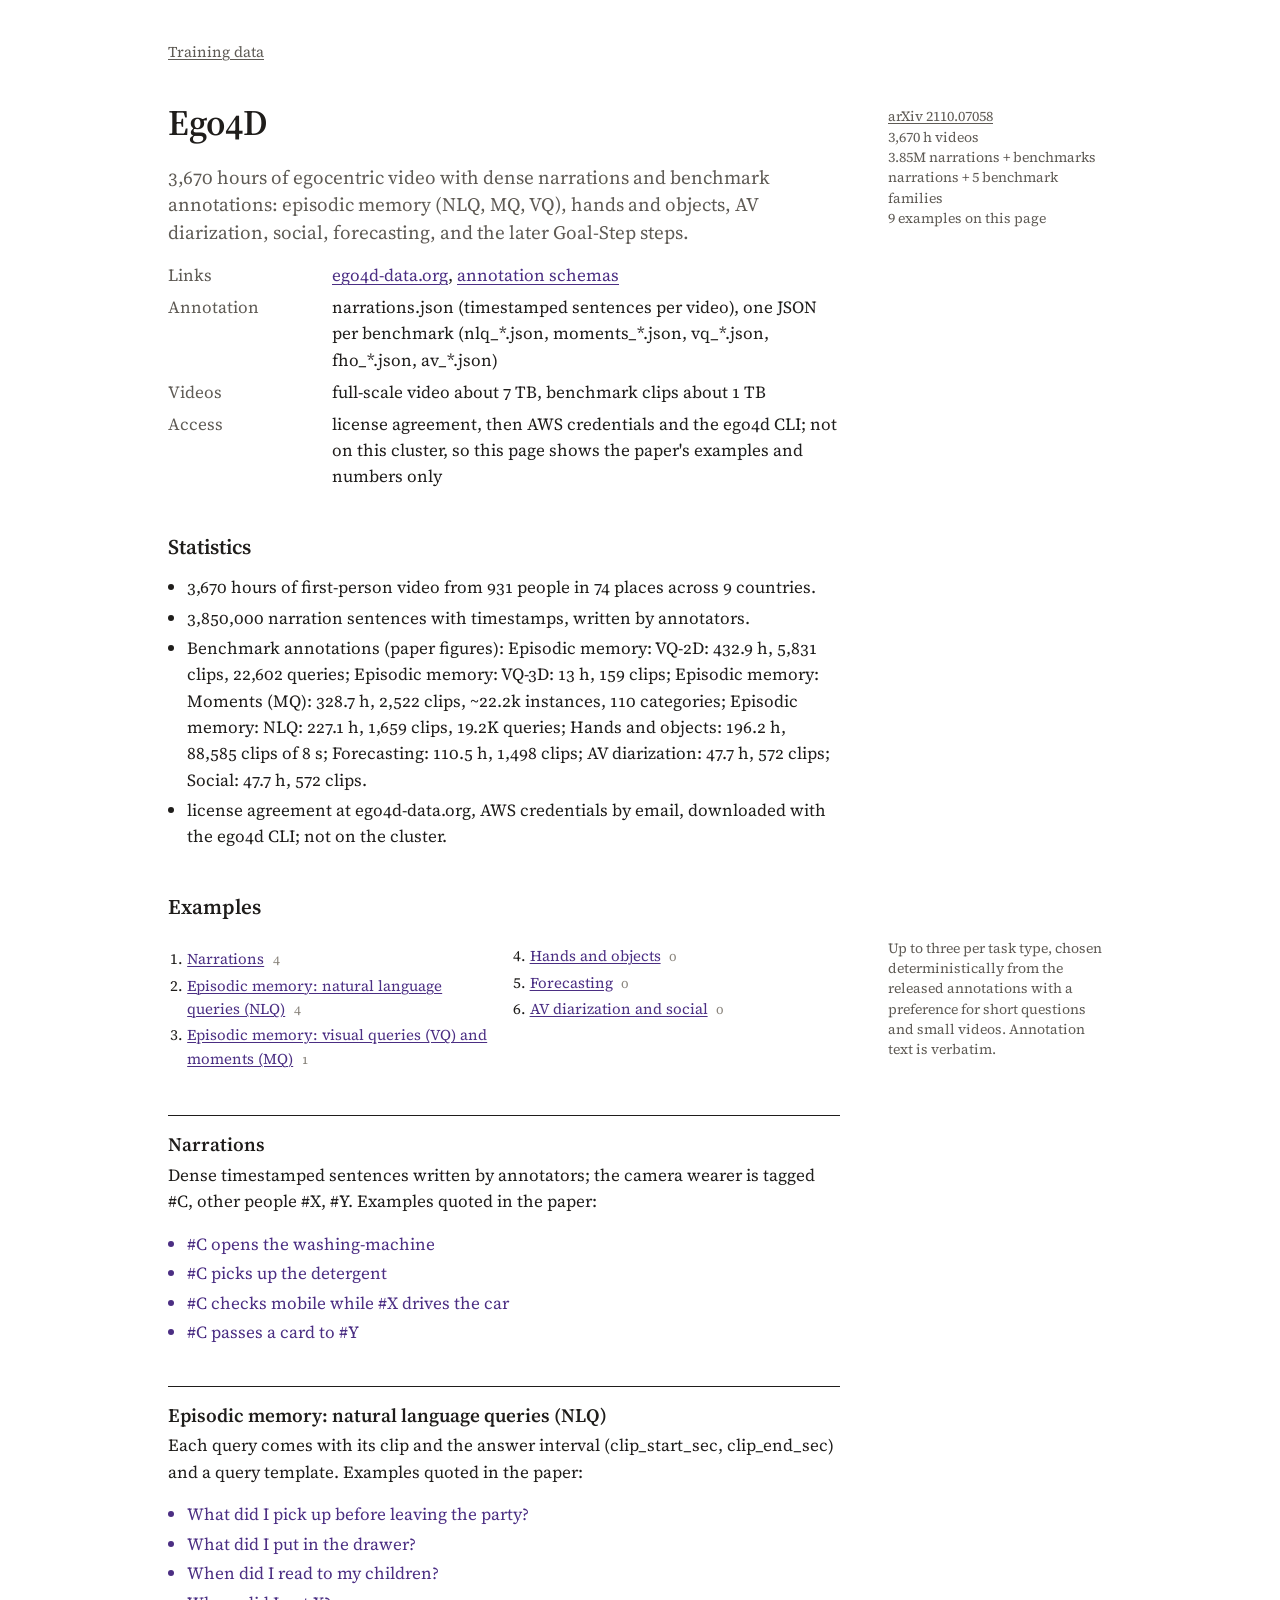
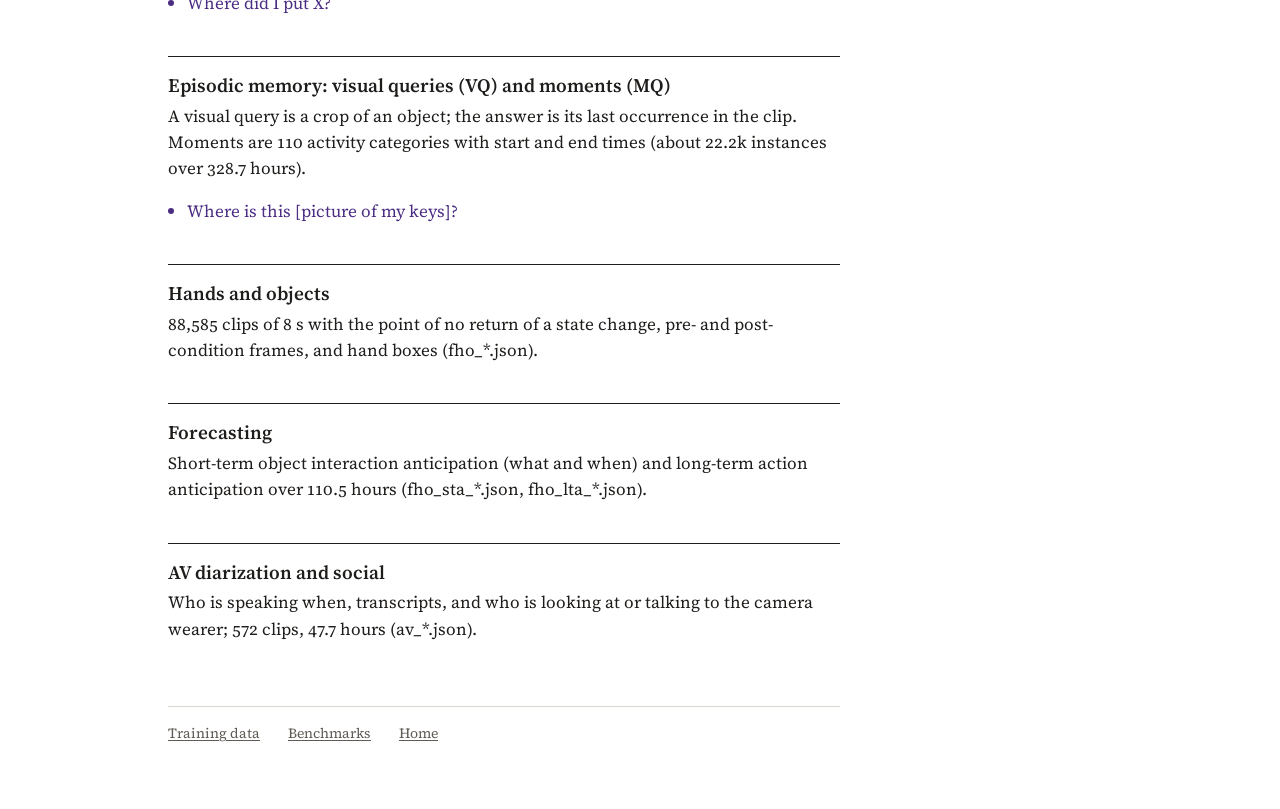
==== commit 12a3e3db: "Statistics in plain language Co-Authored-By: Claude Fable 5.1 <noreply@anthropic.com>" ====
--- a/ego4d/index.html
+++ b/ego4d/index.html
@@ -7,7 +7,7 @@
   </header>
   <dl class="facts"><dt>Links</dt><dd><a href="https://ego4d-data.org/">ego4d-data.org</a>, <a href="https://ego4d-data.org/docs/data/annotations-schemas/">annotation schemas</a></dd><dt>Annotation</dt><dd>narrations.json (timestamped sentences per video), one JSON per benchmark (nlq_*.json, moments_*.json, vq_*.json, fho_*.json, av_*.json)</dd><dt>Videos</dt><dd>full-scale video about 7 TB, benchmark clips about 1 TB</dd><dt>Access</dt><dd>license agreement, then AWS credentials and the ego4d CLI; not on this cluster, so this page shows the paper&#x27;s examples and numbers only</dd></dl>
   <section class="exp-section"><h2 id="statistics">Statistics</h2>
-    <ul class="statlines"><li>3,670 hours of egocentric video from 931 camera wearers in 74 locations across 9 countries.</li><li>3,850,000 narration sentences, written by annotators with timestamps.</li><li>Benchmark annotations (paper figures): Episodic memory: VQ-2D: 432.9 h, 5,831 clips, 22,602 queries; Episodic memory: VQ-3D: 13 h, 159 clips; Episodic memory: Moments (MQ): 328.7 h, 2,522 clips, ~22.2k instances, 110 categories; Episodic memory: NLQ: 227.1 h, 1,659 clips, 19.2K queries; Hands and objects: 196.2 h, 88,585 clips of 8 s; Forecasting: 110.5 h, 1,498 clips; AV diarization: 47.7 h, 572 clips; Social: 47.7 h, 572 clips.</li><li>license agreement at ego4d-data.org, AWS credentials by email, downloaded with the ego4d CLI; not on the cluster.</li></ul></section>
+    <ul class="statlines"><li>3,670 hours of first-person video from 931 people in 74 places across 9 countries.</li><li>3,850,000 narration sentences with timestamps, written by annotators.</li><li>Benchmark annotations (paper figures): Episodic memory: VQ-2D: 432.9 h, 5,831 clips, 22,602 queries; Episodic memory: VQ-3D: 13 h, 159 clips; Episodic memory: Moments (MQ): 328.7 h, 2,522 clips, ~22.2k instances, 110 categories; Episodic memory: NLQ: 227.1 h, 1,659 clips, 19.2K queries; Hands and objects: 196.2 h, 88,585 clips of 8 s; Forecasting: 110.5 h, 1,498 clips; AV diarization: 47.7 h, 572 clips; Social: 47.7 h, 572 clips.</li><li>license agreement at ego4d-data.org, AWS credentials by email, downloaded with the ego4d CLI; not on the cluster.</li></ul></section>
   <section class="exp-section"><h2 id="examples">Examples</h2>
     <aside class="note">Up to three per task type, chosen deterministically from the released annotations with a preference for short questions and small videos. Annotation text is verbatim.</aside>
     <ol class="contents"><li><a href="#narrations">Narrations</a> <span class="n">4</span></li><li><a href="#episodic-memory-natural-language-queries-nlq">Episodic memory: natural language queries (NLQ)</a> <span class="n">4</span></li><li><a href="#episodic-memory-visual-queries-vq-and-moments-mq">Episodic memory: visual queries (VQ) and moments (MQ)</a> <span class="n">1</span></li><li><a href="#hands-and-objects">Hands and objects</a> <span class="n">0</span></li><li><a href="#forecasting">Forecasting</a> <span class="n">0</span></li><li><a href="#av-diarization-and-social">AV diarization and social</a> <span class="n">0</span></li></ol></section>
--- a/collection.css
+++ b/collection.css
@@ -69,3 +69,8 @@
 .group-note { max-width: var(--measure); font-size: 0.9375rem; color: var(--ink-2); margin: 1rem 0 0; }
 ul.statlines { margin: 0 0 0.75rem; padding-left: 1.2rem; max-width: var(--measure); }
 ul.statlines li { margin: 0.25rem 0; }
+
+/* overview table grouped by category */
+table.grouped tr.group th { text-align: left; font-weight: 600; padding-top: 1.4rem; padding-bottom: 0.3rem; border-bottom: 1px solid var(--ink-3); }
+table.grouped tr.group:first-child th { padding-top: 0.6rem; }
+table.grouped tr.group th span { font-weight: 400; color: var(--ink-2); }
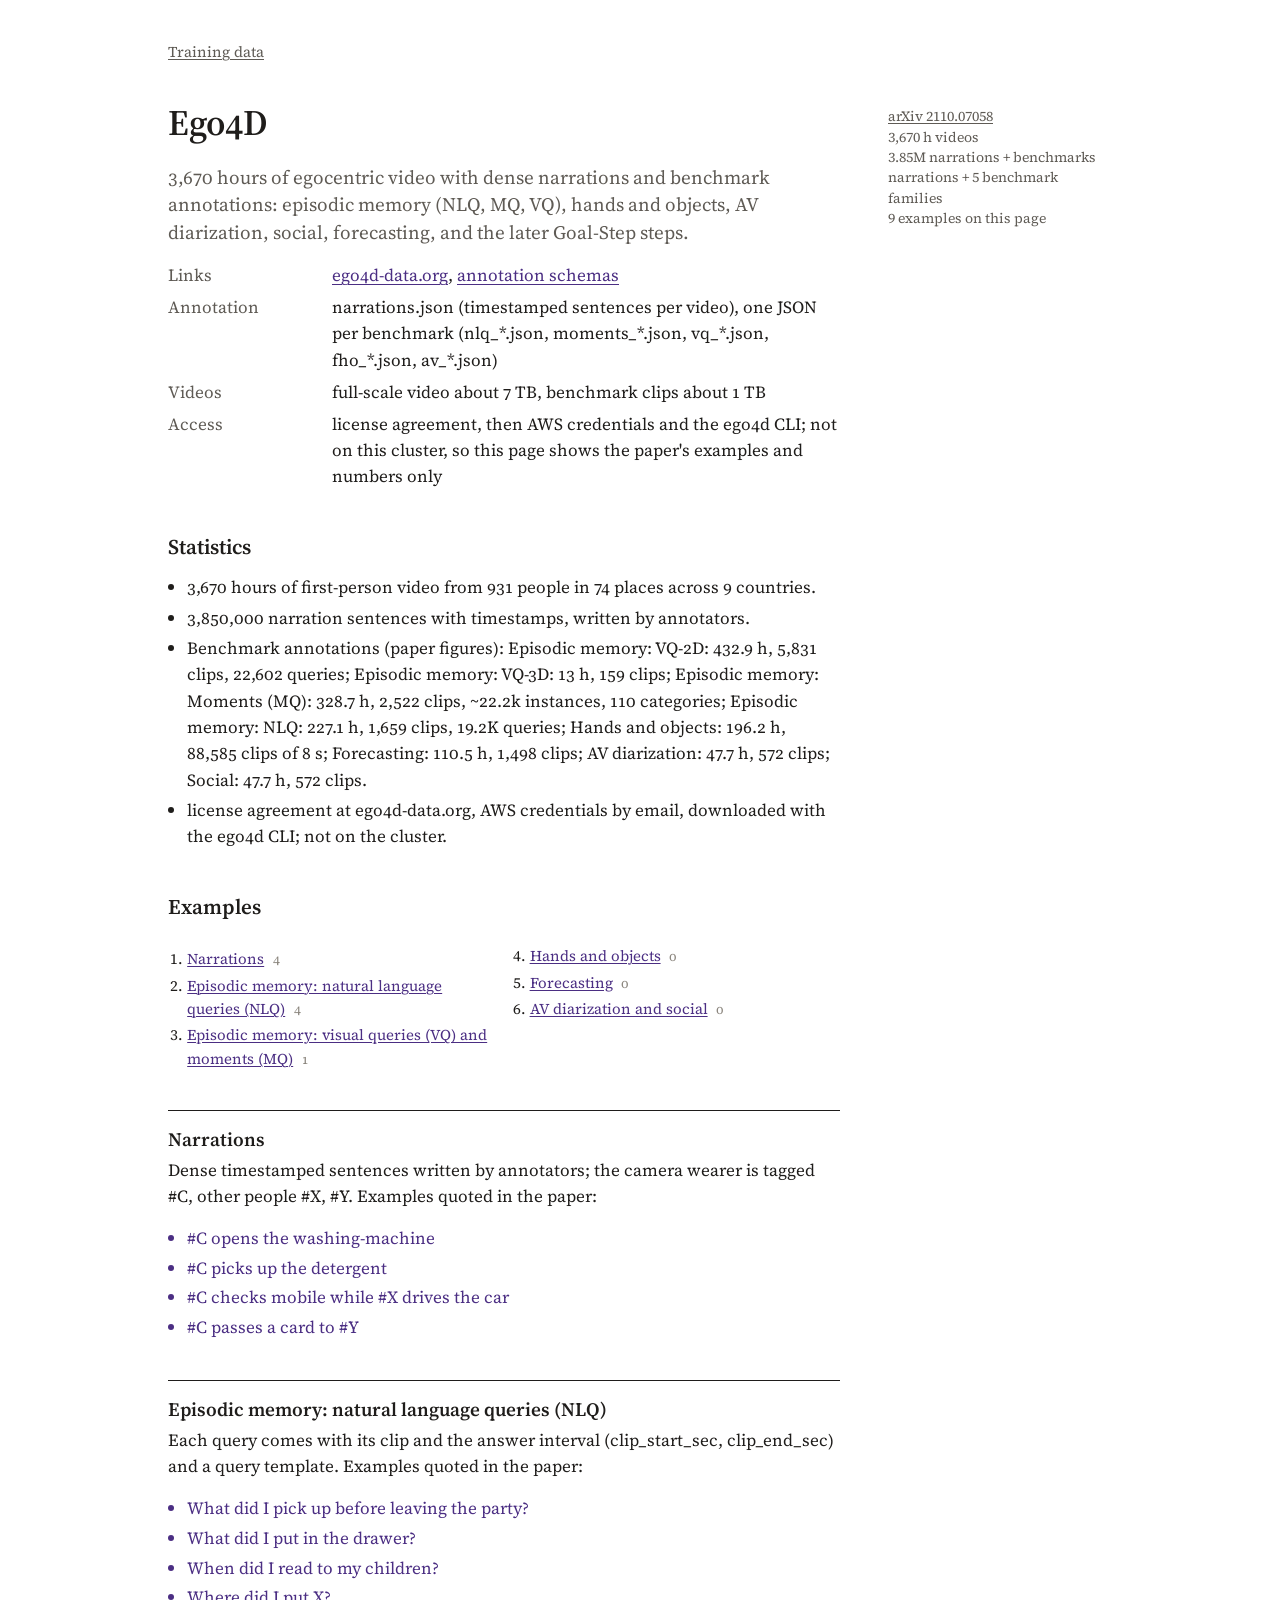
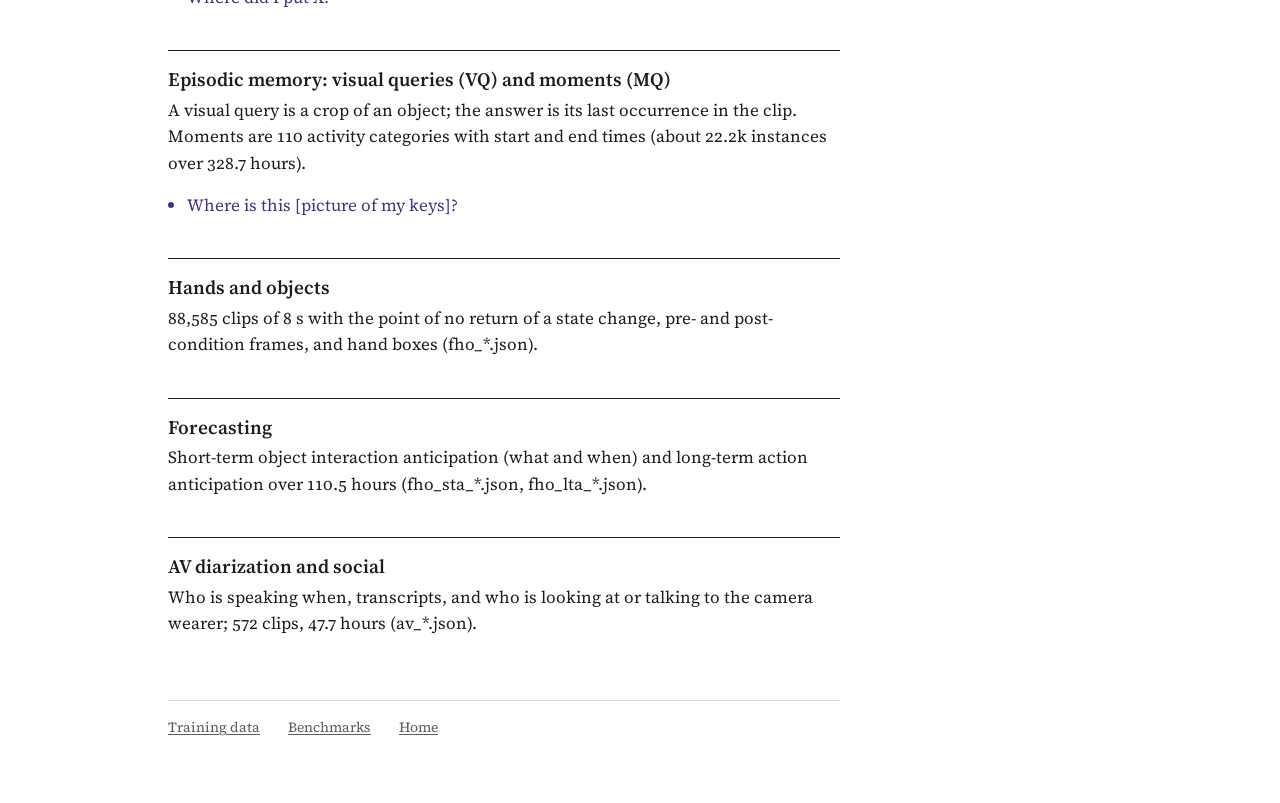
==== commit 7ff742e4: "Drop the sampling note under Examples Co-Authored-By: Claude Fable 5.1 <noreply@anthropic.com>" ====
--- a/ego4d/index.html
+++ b/ego4d/index.html
@@ -9,7 +9,6 @@
   <section class="exp-section"><h2 id="statistics">Statistics</h2>
     <ul class="statlines"><li>3,670 hours of first-person video from 931 people in 74 places across 9 countries.</li><li>3,850,000 narration sentences with timestamps, written by annotators.</li><li>Benchmark annotations (paper figures): Episodic memory: VQ-2D: 432.9 h, 5,831 clips, 22,602 queries; Episodic memory: VQ-3D: 13 h, 159 clips; Episodic memory: Moments (MQ): 328.7 h, 2,522 clips, ~22.2k instances, 110 categories; Episodic memory: NLQ: 227.1 h, 1,659 clips, 19.2K queries; Hands and objects: 196.2 h, 88,585 clips of 8 s; Forecasting: 110.5 h, 1,498 clips; AV diarization: 47.7 h, 572 clips; Social: 47.7 h, 572 clips.</li><li>license agreement at ego4d-data.org, AWS credentials by email, downloaded with the ego4d CLI; not on the cluster.</li></ul></section>
   <section class="exp-section"><h2 id="examples">Examples</h2>
-    <aside class="note">Up to three per task type, chosen deterministically from the released annotations with a preference for short questions and small videos. Annotation text is verbatim.</aside>
     <ol class="contents"><li><a href="#narrations">Narrations</a> <span class="n">4</span></li><li><a href="#episodic-memory-natural-language-queries-nlq">Episodic memory: natural language queries (NLQ)</a> <span class="n">4</span></li><li><a href="#episodic-memory-visual-queries-vq-and-moments-mq">Episodic memory: visual queries (VQ) and moments (MQ)</a> <span class="n">1</span></li><li><a href="#hands-and-objects">Hands and objects</a> <span class="n">0</span></li><li><a href="#forecasting">Forecasting</a> <span class="n">0</span></li><li><a href="#av-diarization-and-social">AV diarization and social</a> <span class="n">0</span></li></ol></section>
   <section class="exp-section group"><h3 id="narrations">Narrations</h3><p>Dense timestamped sentences written by annotators; the camera wearer is tagged #C, other people #X, #Y. Examples quoted in the paper:</p><ul class="quotes"><li>#C opens the washing-machine</li><li>#C picks up the detergent</li><li>#C checks mobile while #X drives the car</li><li>#C passes a card to #Y</li></ul></section><section class="exp-section group"><h3 id="episodic-memory-natural-language-queries-nlq">Episodic memory: natural language queries (NLQ)</h3><p>Each query comes with its clip and the answer interval (clip_start_sec, clip_end_sec) and a query template. Examples quoted in the paper:</p><ul class="quotes"><li>What did I pick up before leaving the party?</li><li>What did I put in the drawer?</li><li>When did I read to my children?</li><li>Where did I put X?</li></ul></section><section class="exp-section group"><h3 id="episodic-memory-visual-queries-vq-and-moments-mq">Episodic memory: visual queries (VQ) and moments (MQ)</h3><p>A visual query is a crop of an object; the answer is its last occurrence in the clip. Moments are 110 activity categories with start and end times (about 22.2k instances over 328.7 hours).</p><ul class="quotes"><li>Where is this [picture of my keys]?</li></ul></section><section class="exp-section group"><h3 id="hands-and-objects">Hands and objects</h3><p>88,585 clips of 8 s with the point of no return of a state change, pre- and post-condition frames, and hand boxes (fho_*.json).</p></section><section class="exp-section group"><h3 id="forecasting">Forecasting</h3><p>Short-term object interaction anticipation (what and when) and long-term action anticipation over 110.5 hours (fho_sta_*.json, fho_lta_*.json).</p></section><section class="exp-section group"><h3 id="av-diarization-and-social">AV diarization and social</h3><p>Who is speaking when, transcripts, and who is looking at or talking to the camera wearer; 572 clips, 47.7 hours (av_*.json).</p></section>
 <footer class="page-footer"><a href=".././">Training data</a><a href="https://jxb1st.github.io/benchmark-collection/">Benchmarks</a><a href="https://jxb1st.github.io/">Home</a></footer></main></body></html>
--- a/collection.css
+++ b/collection.css
@@ -13,7 +13,7 @@
 dl.kv ul { margin: 0; padding-left: 1.1rem; }
 
 /* answer options; the correct one is marked */
-ol.opts { list-style: none; padding: 0; margin: 0.2rem 0 0.6rem; font-size: 0.9375rem; }
+ol.opts { list-style: none; padding: 0; margin: 0.1rem 0 0.7rem; font-size: 0.9375rem; }
 ol.opts li { padding: 0.1rem 0 0.1rem 0.6rem; border-left: 2px solid transparent; }
 ol.opts li.ans { border-left-color: var(--accent); font-weight: 600; }
 ol.opts li.ans::after { content: " correct"; font-weight: 400; color: var(--accent); font-size: 0.875rem; }
@@ -32,14 +32,30 @@
 .turn.gpt { border-left-color: var(--accent); }
 .turn > span { display: block; font-size: 0.8125rem; color: var(--ink-2); }
 
-/* one example */
-.samples { display: grid; gap: 1.5rem; margin: 0.5rem 0 1rem; }
-.sample { display: grid; grid-template-columns: 18rem minmax(0, 1fr); gap: 1rem 1.5rem; padding-top: 1rem; border-top: 1px solid var(--rule); }
+/* one example: video on the left, the request and its correct answer on the right */
+.samples { display: grid; gap: 1.75rem; margin: 0.5rem 0 1rem; }
+.sample { display: grid; grid-template-columns: 22rem minmax(0, 1fr); gap: 1rem 2rem; padding-top: 1.25rem; border-top: 1px solid var(--rule); }
 .sample h4 { font-size: 1.0625rem; font-weight: 600; margin: 0 0 0.15rem; }
-.s-meta { font-size: 0.875rem; color: var(--ink-2); margin: 0 0 0.6rem; }
+.s-body { font-size: 1rem; line-height: 1.5; }
+.s-meta { font-size: 0.8125rem; color: var(--ink-3); margin: 0 0 0.55rem; }
+.when { display: block; font-size: 0.8125rem; color: var(--ink-2); margin-bottom: 0.1rem; }
+.ask { margin: 0 0 0.7rem; }
+.ans-line { margin: 0.2rem 0 0.7rem; padding-left: 0.6rem; border-left: 2px solid var(--accent); font-weight: 600; }
+.ans-line .when { font-weight: 400; }
+table.answers { border-collapse: collapse; width: 100%; margin: 0.2rem 0 0.8rem; font-size: 0.9375rem; }
+table.answers caption { caption-side: top; text-align: left; font-size: 0.8125rem; color: var(--ink-2); padding: 0 0 0.25rem; }
+table.answers th { text-align: left; font-weight: 400; font-size: 0.8125rem; color: var(--ink-3); padding: 0 0.75rem 0.15rem 0; border-bottom: 1px solid var(--ink-3); }
+table.answers td { padding: 0.2rem 0.75rem 0.2rem 0; border-bottom: 1px solid var(--rule); vertical-align: top; }
+table.answers th:first-child { white-space: nowrap; width: 1%; }
+table.answers td.t { white-space: nowrap; font-variant-numeric: tabular-nums; color: var(--ink-2); width: 1%; }
+table.answers .a { color: var(--accent); font-weight: 600; }
+.s-facts { font-size: 0.875rem; color: var(--ink-2); margin: 0 0 0.5rem; }
+.opts-cap { font-size: 0.8125rem; color: var(--ink-2); margin: 0.5rem 0 0; }
+.turn-a { color: var(--ink-2); }
+ul.points { margin: 0.1rem 0 0.6rem; padding-left: 1.2rem; font-size: 0.9375rem; }
 .s-media video, .s-media img { display: block; width: 100%; height: auto; background: var(--field); }
 .s-media img.strip { margin-bottom: 0.5rem; }
-.mediacap { font-size: 0.8125rem; color: var(--ink-2); margin: 0.4rem 0 0; }
+.mediacap { font-size: 0.8125rem; color: var(--ink-2); margin: 0.45rem 0 0; line-height: 1.45; }
 .nomedia { aspect-ratio: 16 / 9; display: flex; align-items: center; justify-content: center; padding: 1rem; text-align: center; background: var(--field); color: var(--ink-2); font-size: 0.875rem; }
 @media (max-width: 48rem) { .sample { grid-template-columns: 1fr; } }
 
@@ -68,6 +84,8 @@
 .group-desc { max-width: var(--measure); margin: 0.4rem 0 1rem; font-size: 1rem; color: var(--ink-2); }
 .group-note { max-width: var(--measure); font-size: 0.9375rem; color: var(--ink-2); margin: 1rem 0 0; }
 ul.statlines { margin: 0 0 0.75rem; padding-left: 1.2rem; max-width: var(--measure); }
+.stat-label { font-size: 0.8125rem; color: var(--ink-2); margin: 1.25rem 0 0; }
+.stat-label + ul.taskgrid { margin-top: 0.3rem; }
 ul.statlines li { margin: 0.25rem 0; }
 
 /* overview table grouped by category */
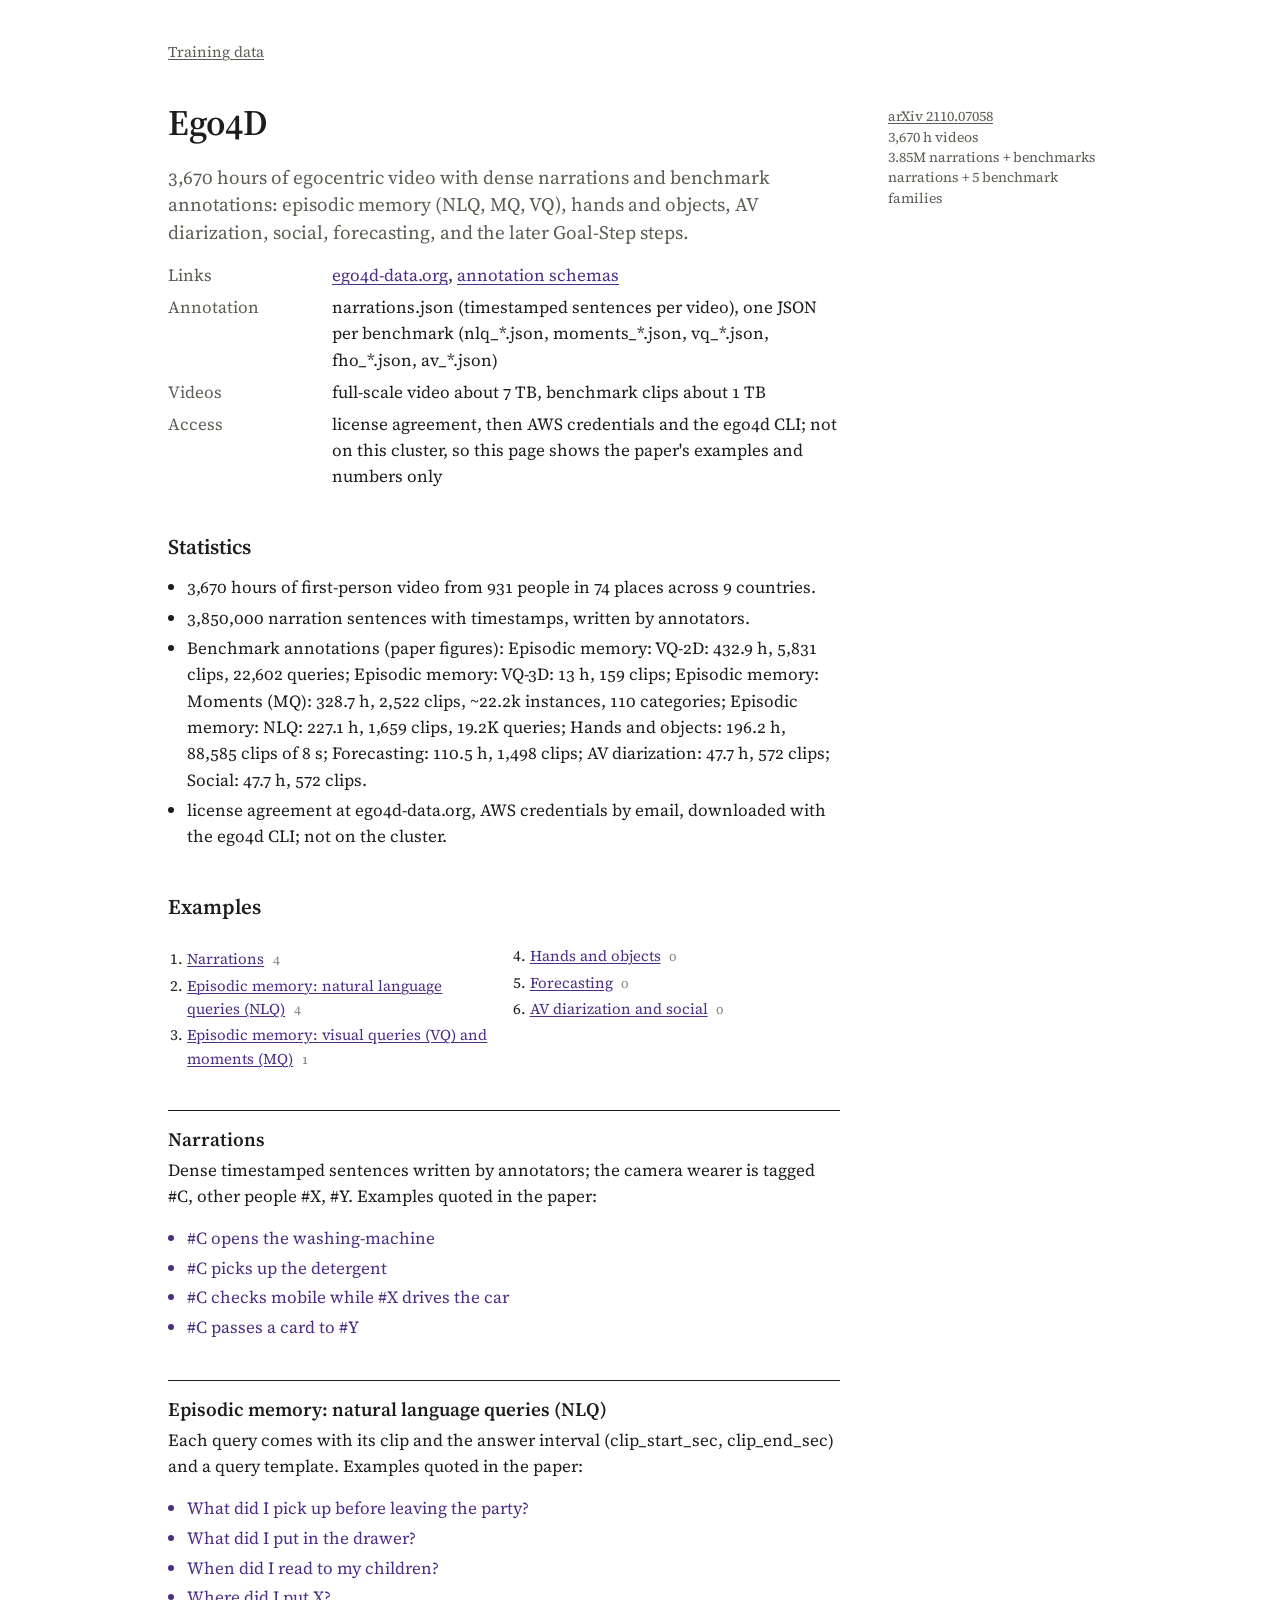
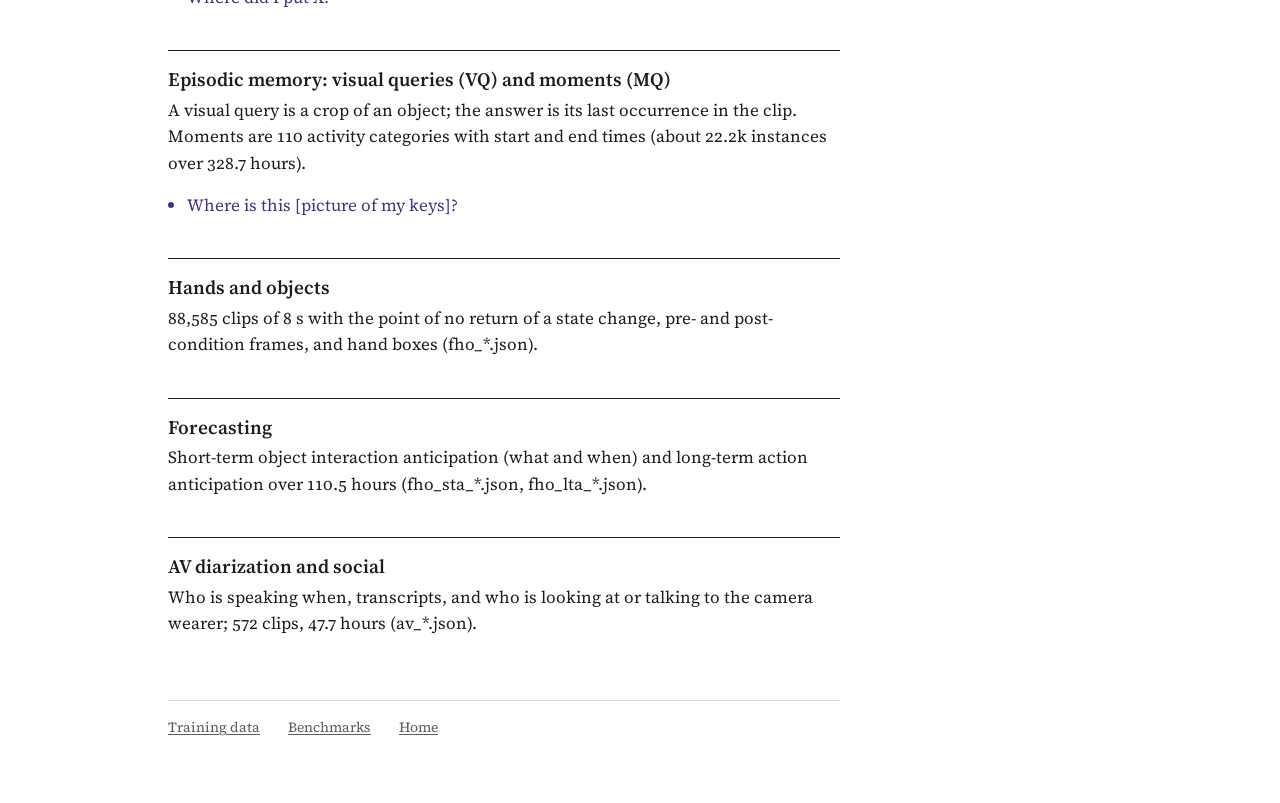
==== commit 113a88a4: "Header: drop the example count Co-Authored-By: Claude Fable 5.1 <noreply@anthropic.com>" ====
--- a/ego4d/index.html
+++ b/ego4d/index.html
@@ -1,7 +1,7 @@
 <!DOCTYPE html><html lang="en"><head><meta charset="UTF-8"><meta name="viewport" content="width=device-width, initial-scale=1"><title>Ego4D</title><link rel="preconnect" href="https://fonts.googleapis.com"><link rel="preconnect" href="https://fonts.gstatic.com" crossorigin><link href="https://fonts.googleapis.com/css2?family=Source+Serif+4:ital,opsz,wght@0,8..60,400..700;1,8..60,400..700&display=swap" rel="stylesheet"><link rel="stylesheet" href="../style.css"><link rel="stylesheet" href="../collection.css"></head><body><main class="page">
   <nav class="crumb"><a href="../">Training data</a></nav>
   <header class="exp-header">
-    <aside class="note"><span><a href="https://arxiv.org/abs/2110.07058">arXiv 2110.07058</a></span><span>3,670 h videos</span><span>3.85M narrations + benchmarks</span><span>narrations + 5 benchmark families</span><span>9 examples on this page</span></aside>
+    <aside class="note"><span><a href="https://arxiv.org/abs/2110.07058">arXiv 2110.07058</a></span><span>3,670 h videos</span><span>3.85M narrations + benchmarks</span><span>narrations + 5 benchmark families</span></aside>
     <h1>Ego4D</h1>
     <p class="lead">3,670 hours of egocentric video with dense narrations and benchmark annotations: episodic memory (NLQ, MQ, VQ), hands and objects, AV diarization, social, forecasting, and the later Goal-Step steps.</p>
   </header>
